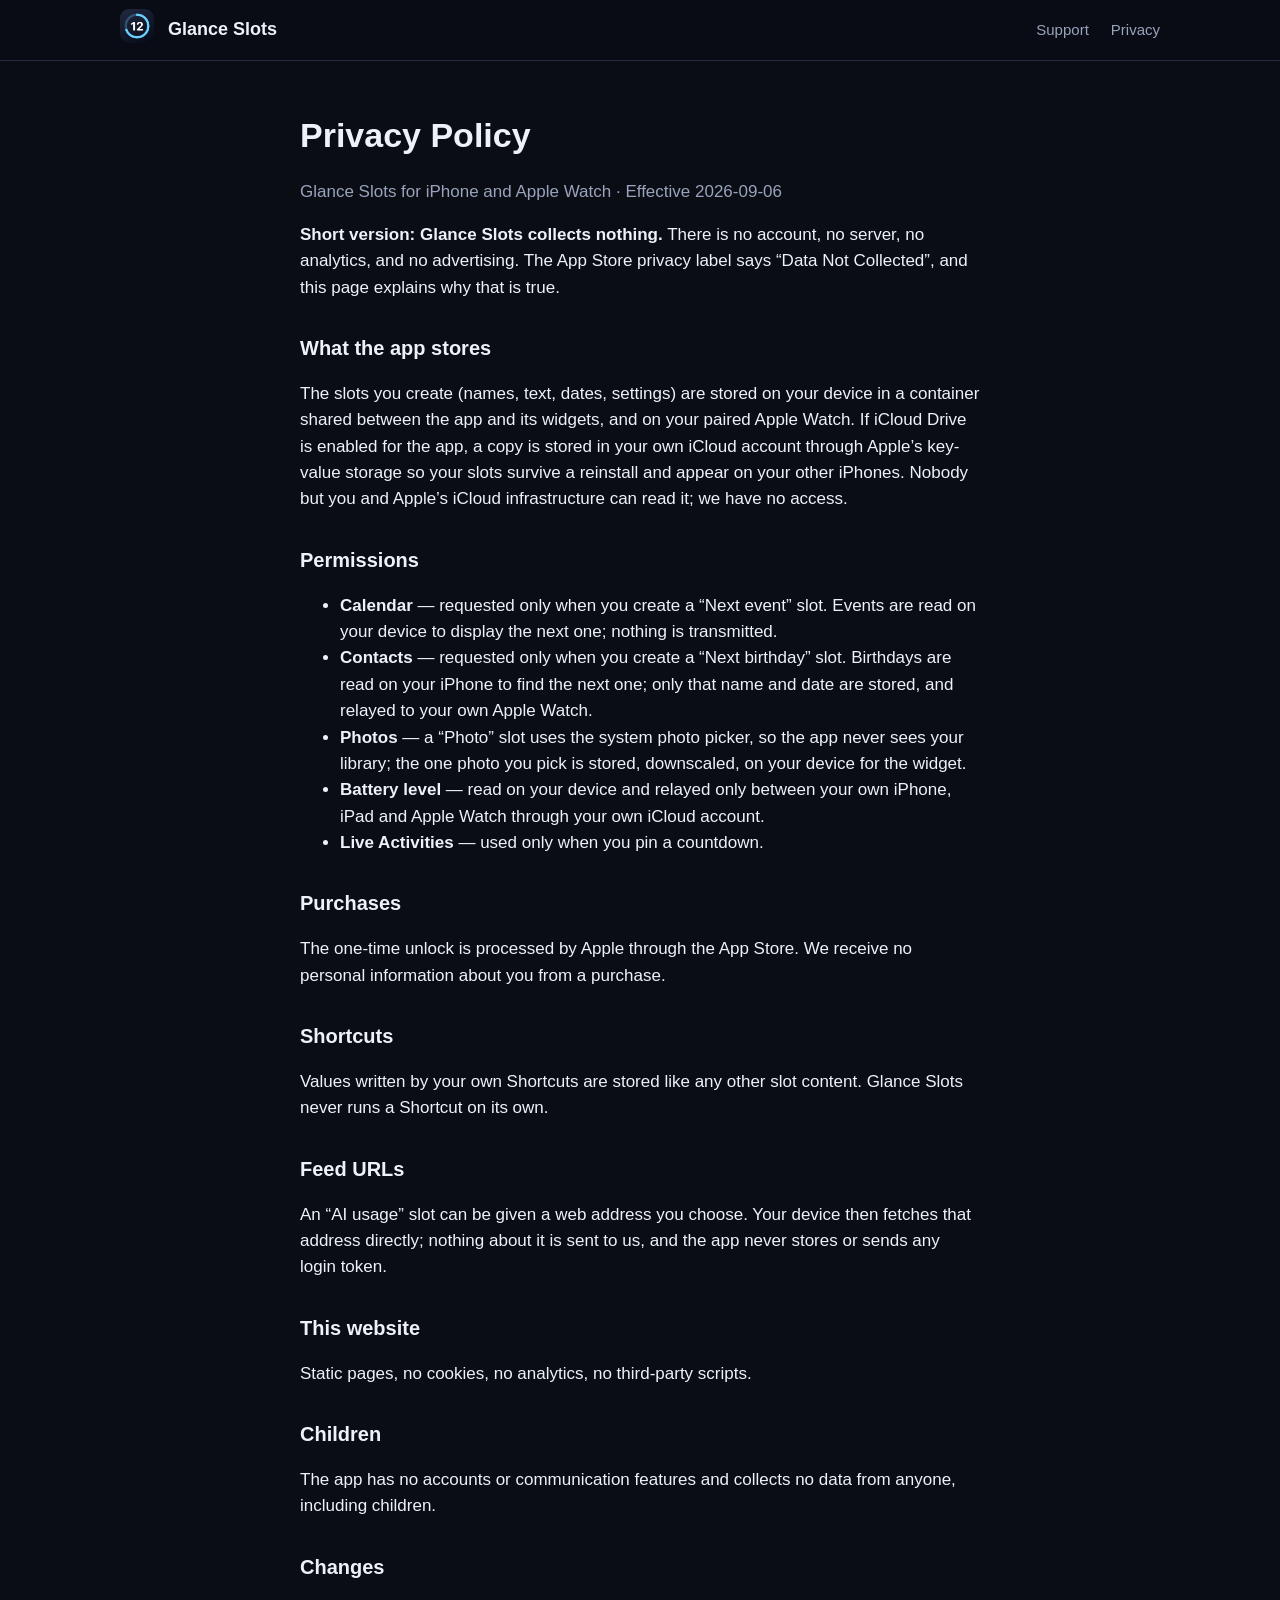
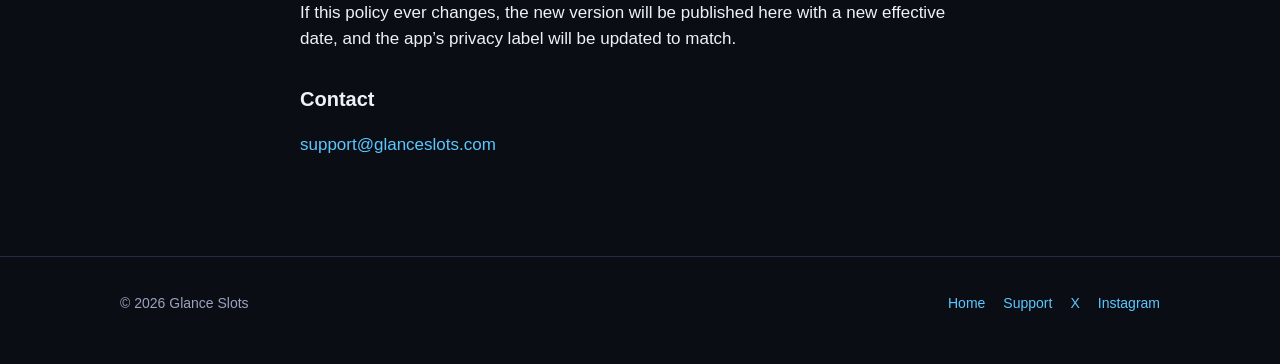
==== privacy/index.html @ ece3845e "Site update 2026-09-08 15:22" ====
<!doctype html>
<html lang="en">
<head>
<meta charset="utf-8">
<meta name="viewport" content="width=device-width, initial-scale=1">
<title>Glance Slots — Privacy Policy</title>
<meta name="description" content="Glance Slots collects nothing. No account, no server, no analytics, no advertising.">
<link rel="icon" href="../assets/icon.png">
<link rel="stylesheet" href="../assets/site.css">
</head>
<body>
<header class="top"><div class="wrap">
  <a href="../"><img src="../assets/icon.png" alt="" width="34" height="34"></a><a class="brand" href="../">Glance Slots</a>
  <nav><a href="../support/">Support</a><a href="./">Privacy</a></nav>
</div></header>
<main><article class="doc">
  <h1>Privacy Policy</h1>
  <p class="muted">Glance Slots for iPhone and Apple Watch · Effective 2026-09-06</p>

  <p><strong>Short version: Glance Slots collects nothing.</strong> There is no account, no server, no analytics, and no advertising. The App Store privacy label says “Data Not Collected”, and this page explains why that is true.</p>

  <h2>What the app stores</h2>
  <p>The slots you create (names, text, dates, settings) are stored on your device in a container shared between the app and its widgets, and on your paired Apple Watch. If iCloud Drive is enabled for the app, a copy is stored in your own iCloud account through Apple’s key-value storage so your slots survive a reinstall and appear on your other iPhones. Nobody but you and Apple’s iCloud infrastructure can read it; we have no access.</p>

  <h2>Permissions</h2>
  <ul>
    <li><strong>Calendar</strong> — requested only when you create a “Next event” slot. Events are read on your device to display the next one; nothing is transmitted.</li>
    <li><strong>Contacts</strong> — requested only when you create a “Next birthday” slot. Birthdays are read on your iPhone to find the next one; only that name and date are stored, and relayed to your own Apple Watch.</li>
    <li><strong>Photos</strong> — a “Photo” slot uses the system photo picker, so the app never sees your library; the one photo you pick is stored, downscaled, on your device for the widget.</li>
    <li><strong>Battery level</strong> — read on your device and relayed only between your own iPhone, iPad and Apple Watch through your own iCloud account.</li>
    <li><strong>Live Activities</strong> — used only when you pin a countdown.</li>
  </ul>

  <h2>Purchases</h2>
  <p>The one-time unlock is processed by Apple through the App Store. We receive no personal information about you from a purchase.</p>

  <h2>Shortcuts</h2>
  <p>Values written by your own Shortcuts are stored like any other slot content. Glance Slots never runs a Shortcut on its own.</p>

  <h2>Feed URLs</h2>
  <p>An “AI usage” slot can be given a web address you choose. Your device then fetches that address directly; nothing about it is sent to us, and the app never stores or sends any login token.</p>

  <h2>This website</h2>
  <p>Static pages, no cookies, no analytics, no third-party scripts.</p>

  <h2>Children</h2>
  <p>The app has no accounts or communication features and collects no data from anyone, including children.</p>

  <h2>Changes</h2>
  <p>If this policy ever changes, the new version will be published here with a new effective date, and the app’s privacy label will be updated to match.</p>

  <h2>Contact</h2>
  <p><a href="mailto:support@glanceslots.com">support@glanceslots.com</a></p>
</article></main>
<footer><div class="wrap"><span>© 2026 Glance Slots</span><nav><a href="../">Home</a><a href="../support/">Support</a><a href="https://x.com/glanceslots" rel="me">X</a><a href="https://instagram.com/glanceslots" rel="me">Instagram</a></nav></div></footer>
</body>
</html>
---- assets/site.css ----
:root { --bg:#0b0d14; --bg2:#121626; --card:#161b2e; --line:#252b45; --text:#eef1f8; --muted:#9aa3bd; --accent:#5cc7ff; --accent2:#7c8cff; --ok:#38d39f; }
* { box-sizing:border-box; }
html { scroll-behavior:smooth; }
body { margin:0; background:var(--bg); color:var(--text); font:17px/1.55 -apple-system,BlinkMacSystemFont,"SF Pro Text","Inter",Helvetica,Arial,sans-serif; -webkit-font-smoothing:antialiased; }
a { color:var(--accent); text-decoration:none; } a:hover { text-decoration:underline; }
.wrap { max-width:1080px; margin:0 auto; padding:0 20px; }
header.top { position:sticky; top:0; z-index:5; backdrop-filter:saturate(180%) blur(14px); background:rgba(11,13,20,.75); border-bottom:1px solid var(--line); }
header.top .wrap { display:flex; align-items:center; gap:14px; height:60px; }
header.top img { width:34px; height:34px; border-radius:9px; }
header.top .brand { font-weight:700; font-size:18px; color:var(--text); }
header.top nav { margin-left:auto; display:flex; gap:22px; font-size:15px; }
header.top nav a { color:var(--muted); } header.top nav a:hover { color:var(--text); text-decoration:none; }
.btn { display:inline-block; padding:12px 20px; border-radius:12px; font-weight:600; font-size:16px; border:1px solid var(--line); color:var(--text); background:var(--card); }
.btn.primary { background:linear-gradient(135deg,var(--accent),var(--accent2)); color:#06101c; border:0; }
.btn.primary[aria-disabled="true"] { opacity:.7; cursor:default; }
.btn:hover { text-decoration:none; filter:brightness(1.08); }
.hero { padding:72px 0 40px; background:radial-gradient(900px 500px at 20% -10%,rgba(92,199,255,.18),transparent 60%),radial-gradient(700px 400px at 90% 10%,rgba(124,140,255,.16),transparent 60%); }
.hero .wrap { display:grid; grid-template-columns:1.1fr .9fr; gap:40px; align-items:center; }
.hero h1 { font-size:clamp(34px,5vw,54px); line-height:1.08; letter-spacing:-.02em; margin:0 0 18px; }
.hero p.lead { font-size:20px; color:var(--muted); margin:0 0 26px; max-width:560px; }
.hero .cta { display:flex; gap:12px; flex-wrap:wrap; align-items:center; }
.hero .fine { color:var(--muted); font-size:14px; margin-top:14px; }
.hero .shots { display:flex; gap:18px; align-items:flex-end; justify-content:center; }
.hero .shots img.phone { width:min(300px,60%); border-radius:28px; box-shadow:0 30px 60px rgba(0,0,0,.5); }
.hero .shots img.watch { width:150px; border-radius:22px; border:6px solid #1b2030; box-shadow:0 20px 40px rgba(0,0,0,.5); }
section { padding:56px 0; border-top:1px solid var(--line); }
section h2 { font-size:clamp(26px,3.4vw,36px); letter-spacing:-.02em; margin:0 0 8px; }
section p.sub { color:var(--muted); margin:0 0 28px; max-width:640px; }
.grid { display:grid; grid-template-columns:repeat(auto-fit,minmax(230px,1fr)); gap:16px; }
.card { background:var(--card); border:1px solid var(--line); border-radius:16px; padding:20px; }
.card h3 { margin:0 0 6px; font-size:18px; } .card p { margin:0; color:var(--muted); font-size:15px; }
.card .glyph { font-size:26px; margin-bottom:10px; }
.gallery { display:grid; grid-template-columns:repeat(auto-fit,minmax(180px,1fr)); gap:18px; align-items:end; }
.gallery figure { margin:0; text-align:center; } .gallery img { width:100%; border-radius:18px; }
.gallery figcaption { color:var(--muted); font-size:14px; margin-top:8px; }
.gallery .watch img { width:70%; border-radius:26px; border:6px solid #1b2030; }
video { width:100%; max-width:960px; display:block; margin:0 auto; border-radius:16px; border:1px solid var(--line); background:#000; }
.pricing { display:grid; grid-template-columns:repeat(auto-fit,minmax(260px,1fr)); gap:18px; max-width:760px; }
.pricing .card.hi { border-color:var(--accent); box-shadow:0 0 0 3px rgba(92,199,255,.15); }
.pricing .price { font-size:40px; font-weight:800; letter-spacing:-.02em; margin:6px 0 2px; }
.pricing ul { padding-left:18px; margin:12px 0 0; color:var(--muted); font-size:15px; } .pricing li { margin:6px 0; }
details { border:1px solid var(--line); border-radius:12px; padding:12px 16px; margin:10px 0; background:var(--card); }
summary { cursor:pointer; font-weight:600; } details p { color:var(--muted); margin:10px 0 0; }
footer { border-top:1px solid var(--line); padding:36px 0 50px; color:var(--muted); font-size:14px; }
footer .wrap { display:flex; flex-wrap:wrap; gap:18px; align-items:center; }
footer nav { margin-left:auto; display:flex; gap:18px; }
article.doc { max-width:720px; padding:48px 20px 80px; margin:0 auto; }
article.doc h1 { font-size:34px; margin:0 0 6px; } article.doc h2 { font-size:20px; margin:32px 0 8px; }
article.doc .muted { color:var(--muted); }
@media (max-width:820px) { .hero .wrap { grid-template-columns:1fr; } .hero { padding-top:44px; } header.top nav { gap:14px; } .hero .shots img.watch { width:120px; } }
@media (prefers-reduced-motion:reduce) { html { scroll-behavior:auto; } }
@media (max-width:600px) { header.top nav a.in-page { display:none; } .hero h1 { font-size:34px; } }
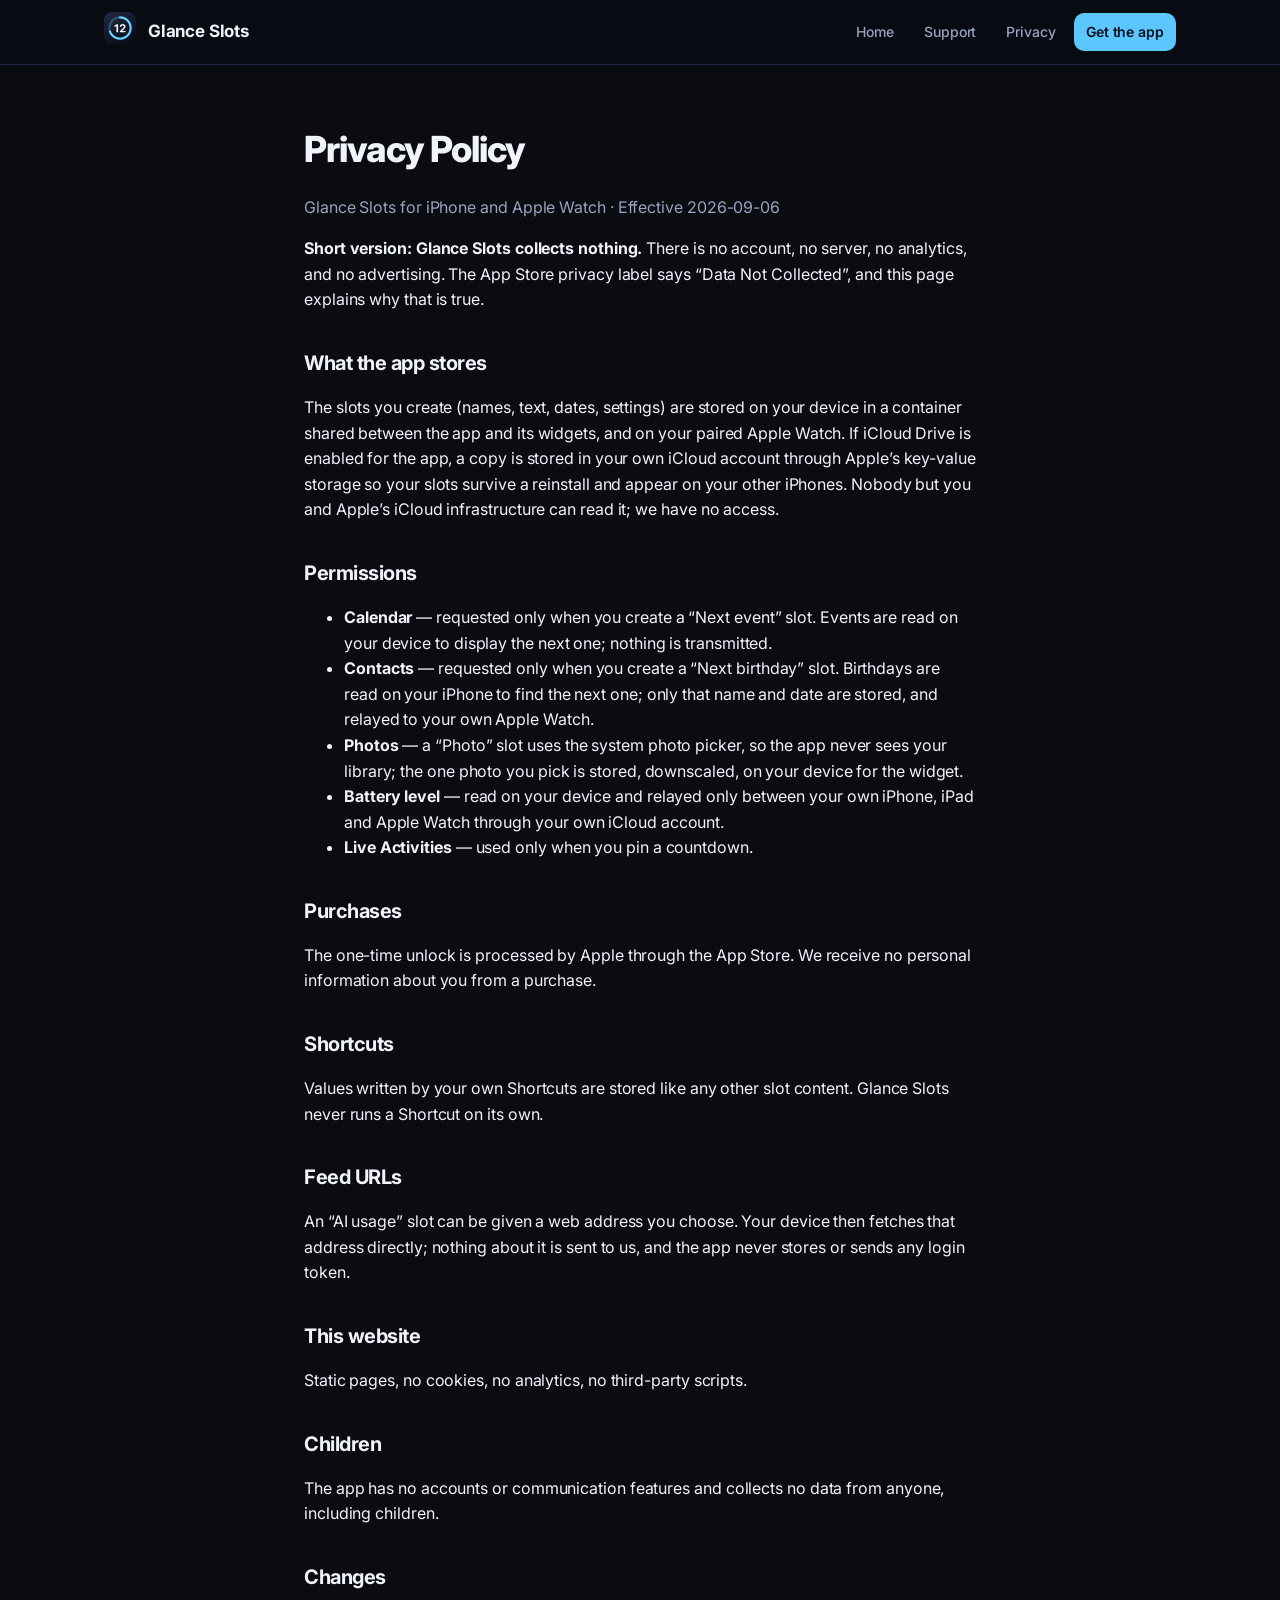
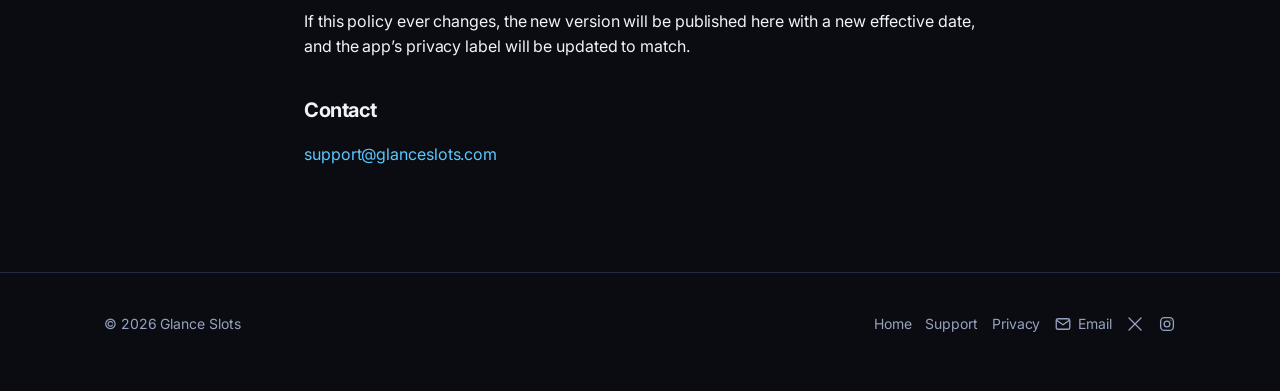
==== commit b98c70ee: "Site update 2026-09-08 15:40" ====
--- a/privacy/index.html
+++ b/privacy/index.html
@@ -6,12 +6,44 @@
 <title>Glance Slots — Privacy Policy</title>
 <meta name="description" content="Glance Slots collects nothing. No account, no server, no analytics, no advertising.">
 <link rel="icon" href="../assets/icon.png">
+<link rel="preconnect" href="https://fonts.googleapis.com">
+<link rel="preconnect" href="https://fonts.gstatic.com" crossorigin>
+<link href="https://fonts.googleapis.com/css2?family=Inter:wght@400;500;600;700;800&display=swap" rel="stylesheet">
 <link rel="stylesheet" href="../assets/site.css">
 </head>
 <body>
+<svg xmlns="http://www.w3.org/2000/svg" style="display:none" aria-hidden="true">
+  <symbol id="i-calendar" viewBox="0 0 24 24"><rect x="3" y="5" width="18" height="16" rx="3"/><path d="M3 10h18M8 3v4M16 3v4"/><path d="M8 15h3M13 15h3"/></symbol>
+  <symbol id="i-text" viewBox="0 0 24 24"><path d="M4 6h16M4 12h11M4 18h14"/></symbol>
+  <symbol id="i-battery" viewBox="0 0 24 24"><rect x="2" y="7" width="17" height="10" rx="2.5"/><path d="M21.5 10v4"/><rect x="5" y="10" width="7" height="4" rx="1" fill="currentColor" stroke="none"/></symbol>
+  <symbol id="i-event" viewBox="0 0 24 24"><rect x="3" y="5" width="18" height="16" rx="3"/><path d="M3 10h18M8 3v4M16 3v4"/><path d="M9 15.5l2 2 4-4"/></symbol>
+  <symbol id="i-bolt" viewBox="0 0 24 24"><path d="M13 2L4.5 13.5H11L10 22l8.5-11.5H12L13 2z"/></symbol>
+  <symbol id="i-globe" viewBox="0 0 24 24"><circle cx="12" cy="12" r="9"/><path d="M3 12h18M12 3a14 14 0 0 1 0 18M12 3a14 14 0 0 0 0 18"/></symbol>
+  <symbol id="i-target" viewBox="0 0 24 24"><circle cx="12" cy="12" r="9"/><circle cx="12" cy="12" r="5"/><circle cx="12" cy="12" r="1.2" fill="currentColor" stroke="none"/></symbol>
+  <symbol id="i-flame" viewBox="0 0 24 24"><path d="M12 22c4.2 0 7-2.9 7-6.8 0-3-1.6-5.2-3.2-7.4-.9 2.4-2 3.6-3.3 3.9.3-3-.7-6.1-3.2-8.7-.8 4.2-4.3 6.6-4.3 11.2C5 19 8 22 12 22z"/></symbol>
+  <symbol id="i-pie" viewBox="0 0 24 24"><path d="M12 3a9 9 0 1 0 9 9h-9V3z"/><path d="M14.5 2.6A9 9 0 0 1 21.4 9.5H14.5V2.6z"/></symbol>
+  <symbol id="i-cpu" viewBox="0 0 24 24"><rect x="6" y="6" width="12" height="12" rx="2"/><rect x="9.5" y="9.5" width="5" height="5" rx="1"/><path d="M9 2v4M15 2v4M9 18v4M15 18v4M2 9h4M2 15h4M18 9h4M18 15h4"/></symbol>
+  <symbol id="i-rotate" viewBox="0 0 24 24"><path d="M20.5 12a8.5 8.5 0 1 1-2.6-6.1"/><path d="M21 3v6h-6"/></symbol>
+  <symbol id="i-cake" viewBox="0 0 24 24"><path d="M4 21h16M5 21v-6a2 2 0 0 1 2-2h10a2 2 0 0 1 2 2v6"/><path d="M5 17c1.5 1.4 3 1.4 4.5 0s3-1.4 4.5 0 3 1.4 4.5 0"/><path d="M12 13V9"/><path d="M12 6.5c-.9 0-1.5-.7-1.5-1.5S12 2 12 2s1.5 2.2 1.5 3-.6 1.5-1.5 1.5z"/></symbol>
+  <symbol id="i-image" viewBox="0 0 24 24"><rect x="3" y="5" width="18" height="14" rx="2.5"/><circle cx="8.5" cy="10" r="1.6"/><path d="M21 16l-5-5-7.5 7.5"/></symbol>
+  <symbol id="i-watch" viewBox="0 0 24 24"><rect x="7" y="6.5" width="10" height="11" rx="3"/><path d="M9 6.5V3h6v3.5M9 17.5V21h6v-3.5"/><path d="M12 10v3h2"/></symbol>
+  <symbol id="i-layers" viewBox="0 0 24 24"><path d="M12 3l9 4.5-9 4.5-9-4.5L12 3z"/><path d="M3 12l9 4.5 9-4.5"/><path d="M3 16.5L12 21l9-4.5"/></symbol>
+  <symbol id="i-lock" viewBox="0 0 24 24"><rect x="5" y="11" width="14" height="10" rx="2.5"/><path d="M8 11V7.5a4 4 0 0 1 8 0V11"/><circle cx="12" cy="16" r="1.2" fill="currentColor" stroke="none"/></symbol>
+  <symbol id="i-island" viewBox="0 0 24 24"><rect x="5" y="2" width="14" height="20" rx="3.5"/><rect x="9" y="4.5" width="6" height="2.2" rx="1.1" fill="currentColor" stroke="none"/></symbol>
+  <symbol id="i-plus" viewBox="0 0 24 24"><circle cx="12" cy="12" r="9"/><path d="M12 8v8M8 12h8"/></symbol>
+  <symbol id="i-sparkles" viewBox="0 0 24 24"><path d="M11 4l1.6 4.4L17 10l-4.4 1.6L11 16l-1.6-4.4L5 10l4.4-1.6L11 4z"/><path d="M18.5 15l.7 1.8 1.8.7-1.8.7-.7 1.8-.7-1.8-1.8-.7 1.8-.7.7-1.8z"/></symbol>
+  <symbol id="i-play" viewBox="0 0 24 24"><path d="M7 4.5v15l12-7.5-12-7.5z"/></symbol>
+  <symbol id="i-check" viewBox="0 0 24 24"><path d="M5 12.5l4.5 4.5L19 7.5"/></symbol>
+  <symbol id="i-chevron" viewBox="0 0 24 24"><path d="M6 9l6 6 6-6"/></symbol>
+  <symbol id="i-shield" viewBox="0 0 24 24"><path d="M12 3l7 3v6c0 4.5-3 8-7 9-4-1-7-4.5-7-9V6l7-3z"/><path d="M9 12l2 2 4-4"/></symbol>
+  <symbol id="i-x" viewBox="0 0 24 24"><path d="M4 4l16 16M20 4L4 20"/></symbol>
+  <symbol id="i-instagram" viewBox="0 0 24 24"><rect x="3.5" y="3.5" width="17" height="17" rx="5"/><circle cx="12" cy="12" r="3.8"/><circle cx="17.2" cy="6.8" r=".9" fill="currentColor" stroke="none"/></symbol>
+  <symbol id="i-mail" viewBox="0 0 24 24"><rect x="3" y="5" width="18" height="14" rx="2.5"/><path d="M3.5 7l8.5 6 8.5-6"/></symbol>
+  <symbol id="i-clock" viewBox="0 0 24 24"><circle cx="12" cy="12" r="9"/><path d="M12 7v5l3 2"/></symbol>
+</svg>
 <header class="top"><div class="wrap">
-  <a href="../"><img src="../assets/icon.png" alt="" width="34" height="34"></a><a class="brand" href="../">Glance Slots</a>
-  <nav><a href="../support/">Support</a><a href="./">Privacy</a></nav>
+  <a href="../"><img src="../assets/icon.png" alt="" width="32" height="32"></a><a class="brand" href="../">Glance Slots</a>
+  <nav><a href="../">Home</a><a href="../support/">Support</a><a href="../privacy/">Privacy</a><a class="cta" href="../#appstore-link">Get the app</a></nav>
 </div></header>
 <main><article class="doc">
   <h1>Privacy Policy</h1>
@@ -52,6 +84,6 @@
   <h2>Contact</h2>
   <p><a href="mailto:support@glanceslots.com">support@glanceslots.com</a></p>
 </article></main>
-<footer><div class="wrap"><span>© 2026 Glance Slots</span><nav><a href="../">Home</a><a href="../support/">Support</a><a href="https://x.com/glanceslots" rel="me">X</a><a href="https://instagram.com/glanceslots" rel="me">Instagram</a></nav></div></footer>
+<footer><div class="wrap"><span>© 2026 Glance Slots</span><nav><a href="../">Home</a><a href="../support/">Support</a><a href="../privacy/">Privacy</a><a href="mailto:support@glanceslots.com"><svg class="icon"><use href="#i-mail"/></svg>Email</a><a href="https://x.com/glanceslots" rel="me" aria-label="X"><svg class="icon"><use href="#i-x"/></svg></a><a href="https://instagram.com/glanceslots" rel="me" aria-label="Instagram"><svg class="icon"><use href="#i-instagram"/></svg></a></nav></div></footer>
 </body>
 </html>
--- a/assets/site.css
+++ b/assets/site.css
@@ -1,52 +1,122 @@
-:root { --bg:#0b0d14; --bg2:#121626; --card:#161b2e; --line:#252b45; --text:#eef1f8; --muted:#9aa3bd; --accent:#5cc7ff; --accent2:#7c8cff; --ok:#38d39f; }
-* { box-sizing:border-box; }
-html { scroll-behavior:smooth; }
-body { margin:0; background:var(--bg); color:var(--text); font:17px/1.55 -apple-system,BlinkMacSystemFont,"SF Pro Text","Inter",Helvetica,Arial,sans-serif; -webkit-font-smoothing:antialiased; }
-a { color:var(--accent); text-decoration:none; } a:hover { text-decoration:underline; }
-.wrap { max-width:1080px; margin:0 auto; padding:0 20px; }
-header.top { position:sticky; top:0; z-index:5; backdrop-filter:saturate(180%) blur(14px); background:rgba(11,13,20,.75); border-bottom:1px solid var(--line); }
-header.top .wrap { display:flex; align-items:center; gap:14px; height:60px; }
-header.top img { width:34px; height:34px; border-radius:9px; }
-header.top .brand { font-weight:700; font-size:18px; color:var(--text); }
-header.top nav { margin-left:auto; display:flex; gap:22px; font-size:15px; }
-header.top nav a { color:var(--muted); } header.top nav a:hover { color:var(--text); text-decoration:none; }
-.btn { display:inline-block; padding:12px 20px; border-radius:12px; font-weight:600; font-size:16px; border:1px solid var(--line); color:var(--text); background:var(--card); }
-.btn.primary { background:linear-gradient(135deg,var(--accent),var(--accent2)); color:#06101c; border:0; }
-.btn.primary[aria-disabled="true"] { opacity:.7; cursor:default; }
-.btn:hover { text-decoration:none; filter:brightness(1.08); }
-.hero { padding:72px 0 40px; background:radial-gradient(900px 500px at 20% -10%,rgba(92,199,255,.18),transparent 60%),radial-gradient(700px 400px at 90% 10%,rgba(124,140,255,.16),transparent 60%); }
-.hero .wrap { display:grid; grid-template-columns:1.1fr .9fr; gap:40px; align-items:center; }
-.hero h1 { font-size:clamp(34px,5vw,54px); line-height:1.08; letter-spacing:-.02em; margin:0 0 18px; }
-.hero p.lead { font-size:20px; color:var(--muted); margin:0 0 26px; max-width:560px; }
-.hero .cta { display:flex; gap:12px; flex-wrap:wrap; align-items:center; }
-.hero .fine { color:var(--muted); font-size:14px; margin-top:14px; }
-.hero .shots { display:flex; gap:18px; align-items:flex-end; justify-content:center; }
-.hero .shots img.phone { width:min(300px,60%); border-radius:28px; box-shadow:0 30px 60px rgba(0,0,0,.5); }
-.hero .shots img.watch { width:150px; border-radius:22px; border:6px solid #1b2030; box-shadow:0 20px 40px rgba(0,0,0,.5); }
-section { padding:56px 0; border-top:1px solid var(--line); }
-section h2 { font-size:clamp(26px,3.4vw,36px); letter-spacing:-.02em; margin:0 0 8px; }
-section p.sub { color:var(--muted); margin:0 0 28px; max-width:640px; }
-.grid { display:grid; grid-template-columns:repeat(auto-fit,minmax(230px,1fr)); gap:16px; }
-.card { background:var(--card); border:1px solid var(--line); border-radius:16px; padding:20px; }
-.card h3 { margin:0 0 6px; font-size:18px; } .card p { margin:0; color:var(--muted); font-size:15px; }
-.card .glyph { font-size:26px; margin-bottom:10px; }
-.gallery { display:grid; grid-template-columns:repeat(auto-fit,minmax(180px,1fr)); gap:18px; align-items:end; }
-.gallery figure { margin:0; text-align:center; } .gallery img { width:100%; border-radius:18px; }
-.gallery figcaption { color:var(--muted); font-size:14px; margin-top:8px; }
-.gallery .watch img { width:70%; border-radius:26px; border:6px solid #1b2030; }
-video { width:100%; max-width:960px; display:block; margin:0 auto; border-radius:16px; border:1px solid var(--line); background:#000; }
-.pricing { display:grid; grid-template-columns:repeat(auto-fit,minmax(260px,1fr)); gap:18px; max-width:760px; }
-.pricing .card.hi { border-color:var(--accent); box-shadow:0 0 0 3px rgba(92,199,255,.15); }
-.pricing .price { font-size:40px; font-weight:800; letter-spacing:-.02em; margin:6px 0 2px; }
-.pricing ul { padding-left:18px; margin:12px 0 0; color:var(--muted); font-size:15px; } .pricing li { margin:6px 0; }
-details { border:1px solid var(--line); border-radius:12px; padding:12px 16px; margin:10px 0; background:var(--card); }
-summary { cursor:pointer; font-weight:600; } details p { color:var(--muted); margin:10px 0 0; }
-footer { border-top:1px solid var(--line); padding:36px 0 50px; color:var(--muted); font-size:14px; }
-footer .wrap { display:flex; flex-wrap:wrap; gap:18px; align-items:center; }
-footer nav { margin-left:auto; display:flex; gap:18px; }
-article.doc { max-width:720px; padding:48px 20px 80px; margin:0 auto; }
-article.doc h1 { font-size:34px; margin:0 0 6px; } article.doc h2 { font-size:20px; margin:32px 0 8px; }
-article.doc .muted { color:var(--muted); }
-@media (max-width:820px) { .hero .wrap { grid-template-columns:1fr; } .hero { padding-top:44px; } header.top nav { gap:14px; } .hero .shots img.watch { width:120px; } }
-@media (prefers-reduced-motion:reduce) { html { scroll-behavior:auto; } }
-@media (max-width:600px) { header.top nav a.in-page { display:none; } .hero h1 { font-size:34px; } }
+:root {
+  --bg: #0a0c12; --bg-2: #0f1220; --card: #141829; --card-2: #181d31; --line: #232941; --line-2: #2f3652;
+  --text: #f1f3fa; --muted: #98a2bf; --dim: #6b7590;
+  --accent: #5cc7ff; --accent-2: #7c8cff; --accent-3: #a78bfa; --ok: #38d39f;
+  --radius: 18px; --radius-s: 12px;
+  --font: "Inter", -apple-system, BlinkMacSystemFont, "SF Pro Text", "Segoe UI", Helvetica, Arial, sans-serif;
+}
+* { box-sizing: border-box; }
+html { scroll-behavior: smooth; }
+body { margin: 0; background: var(--bg); color: var(--text); font: 16px/1.6 var(--font); -webkit-font-smoothing: antialiased; letter-spacing: -0.005em; }
+a { color: var(--accent); text-decoration: none; } a:hover { text-decoration: underline; }
+h1, h2, h3 { letter-spacing: -0.025em; margin: 0; }
+.wrap { max-width: 1120px; margin: 0 auto; padding: 0 24px; }
+.icon { width: 1em; height: 1em; display: inline-block; vertical-align: -0.15em; fill: none; stroke: currentColor; stroke-width: 1.75; stroke-linecap: round; stroke-linejoin: round; }
+
+/* header */
+header.top { position: sticky; top: 0; z-index: 10; backdrop-filter: saturate(160%) blur(16px); background: rgba(10,12,18,.72); border-bottom: 1px solid var(--line); }
+header.top .wrap { display: flex; align-items: center; gap: 12px; height: 64px; }
+header.top img { width: 32px; height: 32px; border-radius: 8px; }
+header.top .brand { font-weight: 700; font-size: 17px; color: var(--text); letter-spacing: -0.01em; }
+header.top nav { margin-left: auto; display: flex; gap: 6px; }
+header.top nav a { color: var(--muted); font-size: 14px; font-weight: 500; padding: 8px 12px; border-radius: 10px; }
+header.top nav a:hover { color: var(--text); background: var(--card); text-decoration: none; }
+header.top nav a.cta { color: #06101c; background: var(--accent); font-weight: 600; }
+header.top nav a.cta:hover { background: #7fd3ff; }
+
+/* buttons */
+.btn { display: inline-flex; align-items: center; gap: 8px; padding: 12px 18px; border-radius: 12px; font-weight: 600; font-size: 15px; border: 1px solid var(--line-2); color: var(--text); background: var(--card); transition: transform .15s ease, background .15s ease, border-color .15s ease; }
+.btn:hover { text-decoration: none; transform: translateY(-1px); border-color: var(--accent); }
+.btn.primary { background: linear-gradient(135deg, var(--accent), var(--accent-2)); color: #06101c; border: 0; box-shadow: 0 10px 30px rgba(92,199,255,.25); }
+.btn.primary[aria-disabled="true"] { opacity: .75; cursor: default; }
+.btn .icon { width: 18px; height: 18px; }
+
+/* hero */
+.hero { position: relative; padding: 88px 0 56px; overflow: hidden; }
+.hero::before { content: ""; position: absolute; inset: -20% -10% auto -10%; height: 120%; background:
+  radial-gradient(700px 420px at 15% 0%, rgba(92,199,255,.20), transparent 60%),
+  radial-gradient(600px 400px at 85% 10%, rgba(124,140,255,.18), transparent 60%),
+  radial-gradient(500px 300px at 60% 90%, rgba(167,139,250,.10), transparent 60%); pointer-events: none; }
+.hero .wrap { position: relative; display: grid; grid-template-columns: 1.05fr .95fr; gap: 48px; align-items: center; }
+.eyebrow { display: inline-flex; align-items: center; gap: 8px; font-size: 13px; font-weight: 600; color: var(--accent); background: rgba(92,199,255,.10); border: 1px solid rgba(92,199,255,.25); padding: 6px 12px; border-radius: 999px; margin-bottom: 20px; }
+.hero h1 { font-size: clamp(38px, 5.4vw, 60px); line-height: 1.05; font-weight: 800; margin-bottom: 18px; }
+.hero h1 .grad { background: linear-gradient(90deg, var(--accent), var(--accent-3)); -webkit-background-clip: text; background-clip: text; color: transparent; }
+.hero p.lead { font-size: 19px; color: var(--muted); margin: 0 0 28px; max-width: 540px; }
+.hero .cta { display: flex; gap: 12px; flex-wrap: wrap; align-items: center; }
+.hero .fine { display: flex; gap: 18px; flex-wrap: wrap; color: var(--dim); font-size: 13px; margin-top: 18px; }
+.hero .fine span { display: inline-flex; align-items: center; gap: 6px; }
+.hero .fine .icon { color: var(--ok); }
+.hero .shots { position: relative; display: flex; gap: 20px; align-items: flex-end; justify-content: center; }
+.hero .shots img.phone { width: min(300px, 62%); border-radius: 30px; box-shadow: 0 40px 80px rgba(0,0,0,.55), 0 0 0 1px rgba(255,255,255,.06); }
+.hero .shots img.watch { width: 148px; border-radius: 24px; border: 6px solid #1b2030; box-shadow: 0 24px 50px rgba(0,0,0,.5); }
+
+/* sections */
+section { padding: 72px 0; border-top: 1px solid var(--line); }
+section .head { max-width: 680px; margin-bottom: 36px; }
+section h2 { font-size: clamp(28px, 3.6vw, 40px); font-weight: 800; margin-bottom: 10px; }
+section p.sub { color: var(--muted); font-size: 17px; margin: 0; }
+.kicker { display: block; font-size: 13px; font-weight: 700; letter-spacing: .08em; text-transform: uppercase; color: var(--accent); margin-bottom: 12px; }
+
+/* feature cards */
+.grid { display: grid; grid-template-columns: repeat(auto-fit, minmax(240px, 1fr)); gap: 14px; }
+.card { background: linear-gradient(180deg, var(--card-2), var(--card)); border: 1px solid var(--line); border-radius: var(--radius); padding: 22px; transition: border-color .15s ease, transform .15s ease; }
+.card:hover { border-color: var(--line-2); transform: translateY(-2px); }
+.card .tile { width: 42px; height: 42px; border-radius: 12px; display: grid; place-items: center; margin-bottom: 16px; background: rgba(92,199,255,.12); color: var(--accent); border: 1px solid rgba(92,199,255,.22); }
+.card .tile .icon { width: 22px; height: 22px; }
+.card.alt .tile { background: rgba(167,139,250,.12); color: var(--accent-3); border-color: rgba(167,139,250,.24); }
+.card.ok .tile { background: rgba(56,211,159,.12); color: var(--ok); border-color: rgba(56,211,159,.24); }
+.card h3 { font-size: 17px; font-weight: 700; margin-bottom: 6px; }
+.card p { margin: 0; color: var(--muted); font-size: 14.5px; line-height: 1.55; }
+
+/* gallery */
+.gallery { display: grid; grid-template-columns: repeat(auto-fit, minmax(190px, 1fr)); gap: 20px; align-items: end; }
+.gallery figure { margin: 0; text-align: center; }
+.gallery img { width: 100%; border-radius: 20px; box-shadow: 0 20px 50px rgba(0,0,0,.45); }
+.gallery figcaption { color: var(--muted); font-size: 13.5px; margin-top: 10px; }
+.gallery .watch img { width: 68%; border-radius: 26px; border: 6px solid #1b2030; }
+
+/* video */
+.video { position: relative; max-width: 960px; margin: 0 auto; border-radius: var(--radius); overflow: hidden; border: 1px solid var(--line); background: #000; box-shadow: 0 30px 80px rgba(0,0,0,.5); }
+.video video { width: 100%; display: block; }
+
+/* pricing */
+.pricing { display: grid; grid-template-columns: repeat(auto-fit, minmax(260px, 1fr)); gap: 16px; max-width: 760px; }
+.pricing .card { padding: 26px; }
+.pricing .card.hi { border-color: rgba(92,199,255,.5); box-shadow: 0 0 0 4px rgba(92,199,255,.10), 0 20px 60px rgba(92,199,255,.12); position: relative; }
+.pricing .badge { position: absolute; top: 16px; right: 16px; font-size: 12px; font-weight: 700; color: #06101c; background: var(--accent); padding: 4px 10px; border-radius: 999px; }
+.pricing .price { font-size: 44px; font-weight: 800; letter-spacing: -0.03em; margin: 4px 0 2px; }
+.pricing .price small { font-size: 15px; font-weight: 500; color: var(--muted); letter-spacing: 0; margin-left: 6px; }
+.pricing ul { list-style: none; padding: 0; margin: 16px 0 0; color: var(--muted); font-size: 14.5px; }
+.pricing li { display: flex; gap: 10px; align-items: flex-start; margin: 8px 0; }
+.pricing li .icon { color: var(--ok); flex: none; margin-top: 3px; }
+
+/* faq */
+.faq { max-width: 760px; }
+details { border: 1px solid var(--line); border-radius: var(--radius-s); padding: 0; margin: 10px 0; background: var(--card); overflow: hidden; }
+summary { cursor: pointer; font-weight: 600; padding: 14px 16px; list-style: none; display: flex; align-items: center; justify-content: space-between; gap: 12px; }
+summary::-webkit-details-marker { display: none; }
+summary .icon { color: var(--dim); transition: transform .2s ease; flex: none; }
+details[open] summary .icon { transform: rotate(180deg); }
+details p { color: var(--muted); margin: 0; padding: 0 16px 16px; font-size: 14.5px; }
+
+/* footer */
+footer { border-top: 1px solid var(--line); padding: 40px 0 56px; color: var(--muted); font-size: 14px; }
+footer .wrap { display: flex; flex-wrap: wrap; gap: 18px; align-items: center; }
+footer nav { margin-left: auto; display: flex; gap: 14px; align-items: center; }
+footer nav a { color: var(--muted); display: inline-flex; align-items: center; gap: 6px; } footer nav a:hover { color: var(--text); text-decoration: none; }
+footer .icon { width: 18px; height: 18px; }
+
+/* documents (support, privacy) */
+article.doc { max-width: 720px; padding: 56px 24px 88px; margin: 0 auto; }
+article.doc h1 { font-size: 36px; font-weight: 800; margin-bottom: 6px; }
+article.doc h2 { font-size: 20px; font-weight: 700; margin: 34px 0 10px; }
+article.doc .muted { color: var(--muted); }
+article.doc code { font: 13px/1.4 ui-monospace, SFMono-Regular, Menlo, monospace; background: var(--card); border: 1px solid var(--line); padding: 2px 6px; border-radius: 6px; }
+
+@media (max-width: 860px) {
+  .hero { padding-top: 48px; }
+  .hero .wrap { grid-template-columns: 1fr; }
+  .hero .shots img.watch { width: 118px; }
+  header.top nav a.in-page { display: none; }
+}
+@media (prefers-reduced-motion: reduce) { html { scroll-behavior: auto; } .btn, .card { transition: none; } }
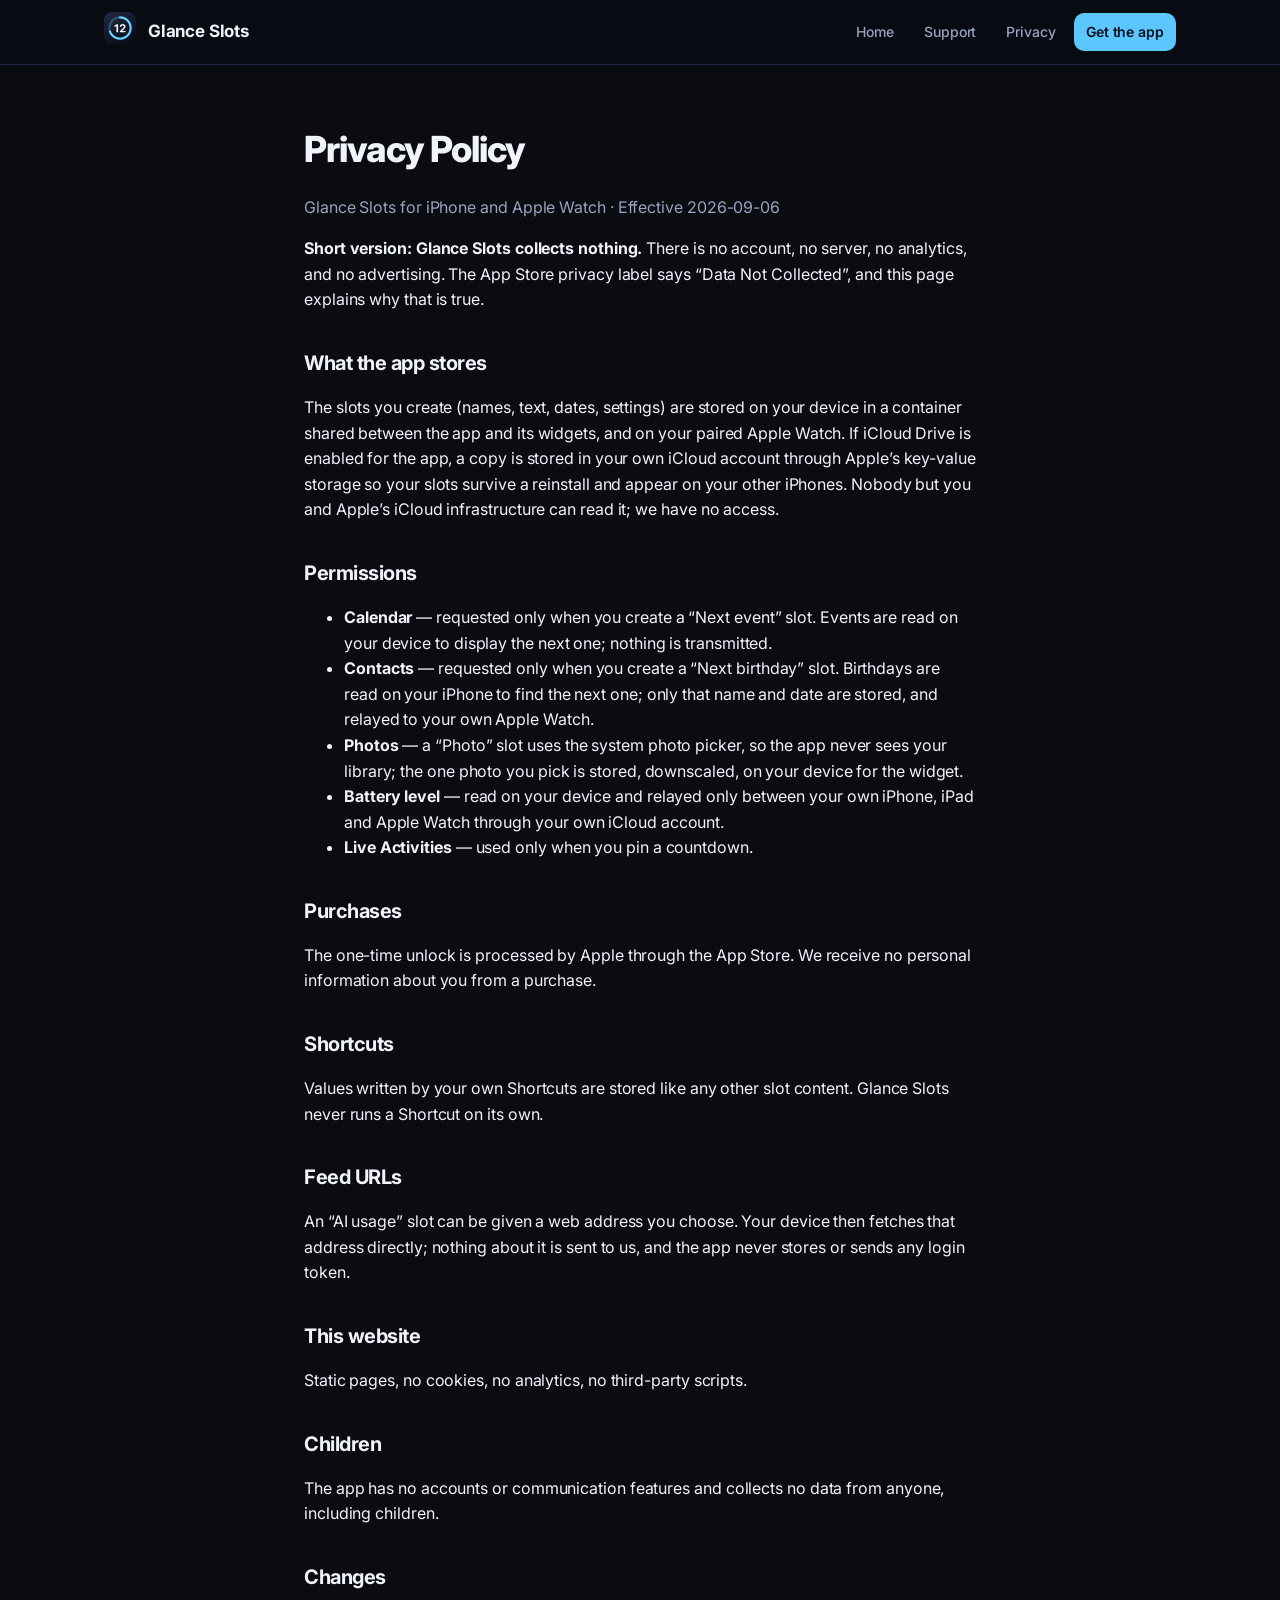
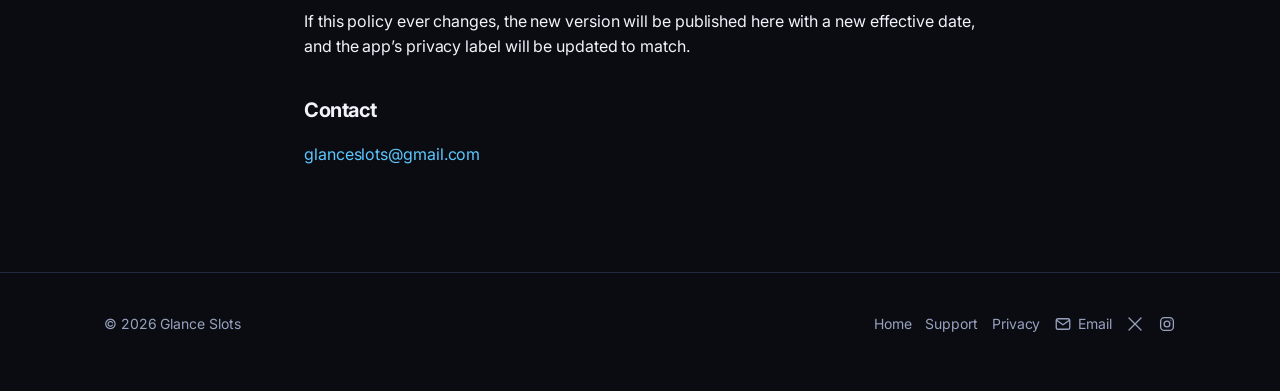
==== commit 923d31ce: "Site update 2026-09-30 12:32" ====
--- a/privacy/index.html
+++ b/privacy/index.html
@@ -82,8 +82,8 @@
   <p>If this policy ever changes, the new version will be published here with a new effective date, and the app’s privacy label will be updated to match.</p>
 
   <h2>Contact</h2>
-  <p><a href="mailto:support@glanceslots.com">support@glanceslots.com</a></p>
+  <p><a href="mailto:glanceslots@gmail.com">glanceslots@gmail.com</a></p>
 </article></main>
-<footer><div class="wrap"><span>© 2026 Glance Slots</span><nav><a href="../">Home</a><a href="../support/">Support</a><a href="../privacy/">Privacy</a><a href="mailto:support@glanceslots.com"><svg class="icon"><use href="#i-mail"/></svg>Email</a><a href="https://x.com/glanceslots" rel="me" aria-label="X"><svg class="icon"><use href="#i-x"/></svg></a><a href="https://instagram.com/glanceslots" rel="me" aria-label="Instagram"><svg class="icon"><use href="#i-instagram"/></svg></a></nav></div></footer>
+<footer><div class="wrap"><span>© 2026 Glance Slots</span><nav><a href="../">Home</a><a href="../support/">Support</a><a href="../privacy/">Privacy</a><a href="mailto:glanceslots@gmail.com"><svg class="icon"><use href="#i-mail"/></svg>Email</a><a href="https://x.com/glanceslots" rel="me" aria-label="X"><svg class="icon"><use href="#i-x"/></svg></a><a href="https://instagram.com/glanceslots" rel="me" aria-label="Instagram"><svg class="icon"><use href="#i-instagram"/></svg></a></nav></div></footer>
 </body>
 </html>
--- a/assets/site.css
+++ b/assets/site.css
@@ -68,6 +68,12 @@
 .card h3 { font-size: 17px; font-weight: 700; margin-bottom: 6px; }
 .card p { margin: 0; color: var(--muted); font-size: 14.5px; line-height: 1.55; }
 
+/* style gallery: three wide images of the real widget looks */
+.styles { display: grid; grid-template-columns: repeat(auto-fit, minmax(280px, 1fr)); gap: 22px; }
+.styles figure { margin: 0; }
+.styles img { width: 100%; border-radius: 18px; border: 1px solid var(--line); background: var(--card); }
+.styles figcaption { color: var(--muted); font-size: 13.5px; margin-top: 10px; }
+
 /* gallery */
 .gallery { display: grid; grid-template-columns: repeat(auto-fit, minmax(190px, 1fr)); gap: 20px; align-items: end; }
 .gallery figure { margin: 0; text-align: center; }
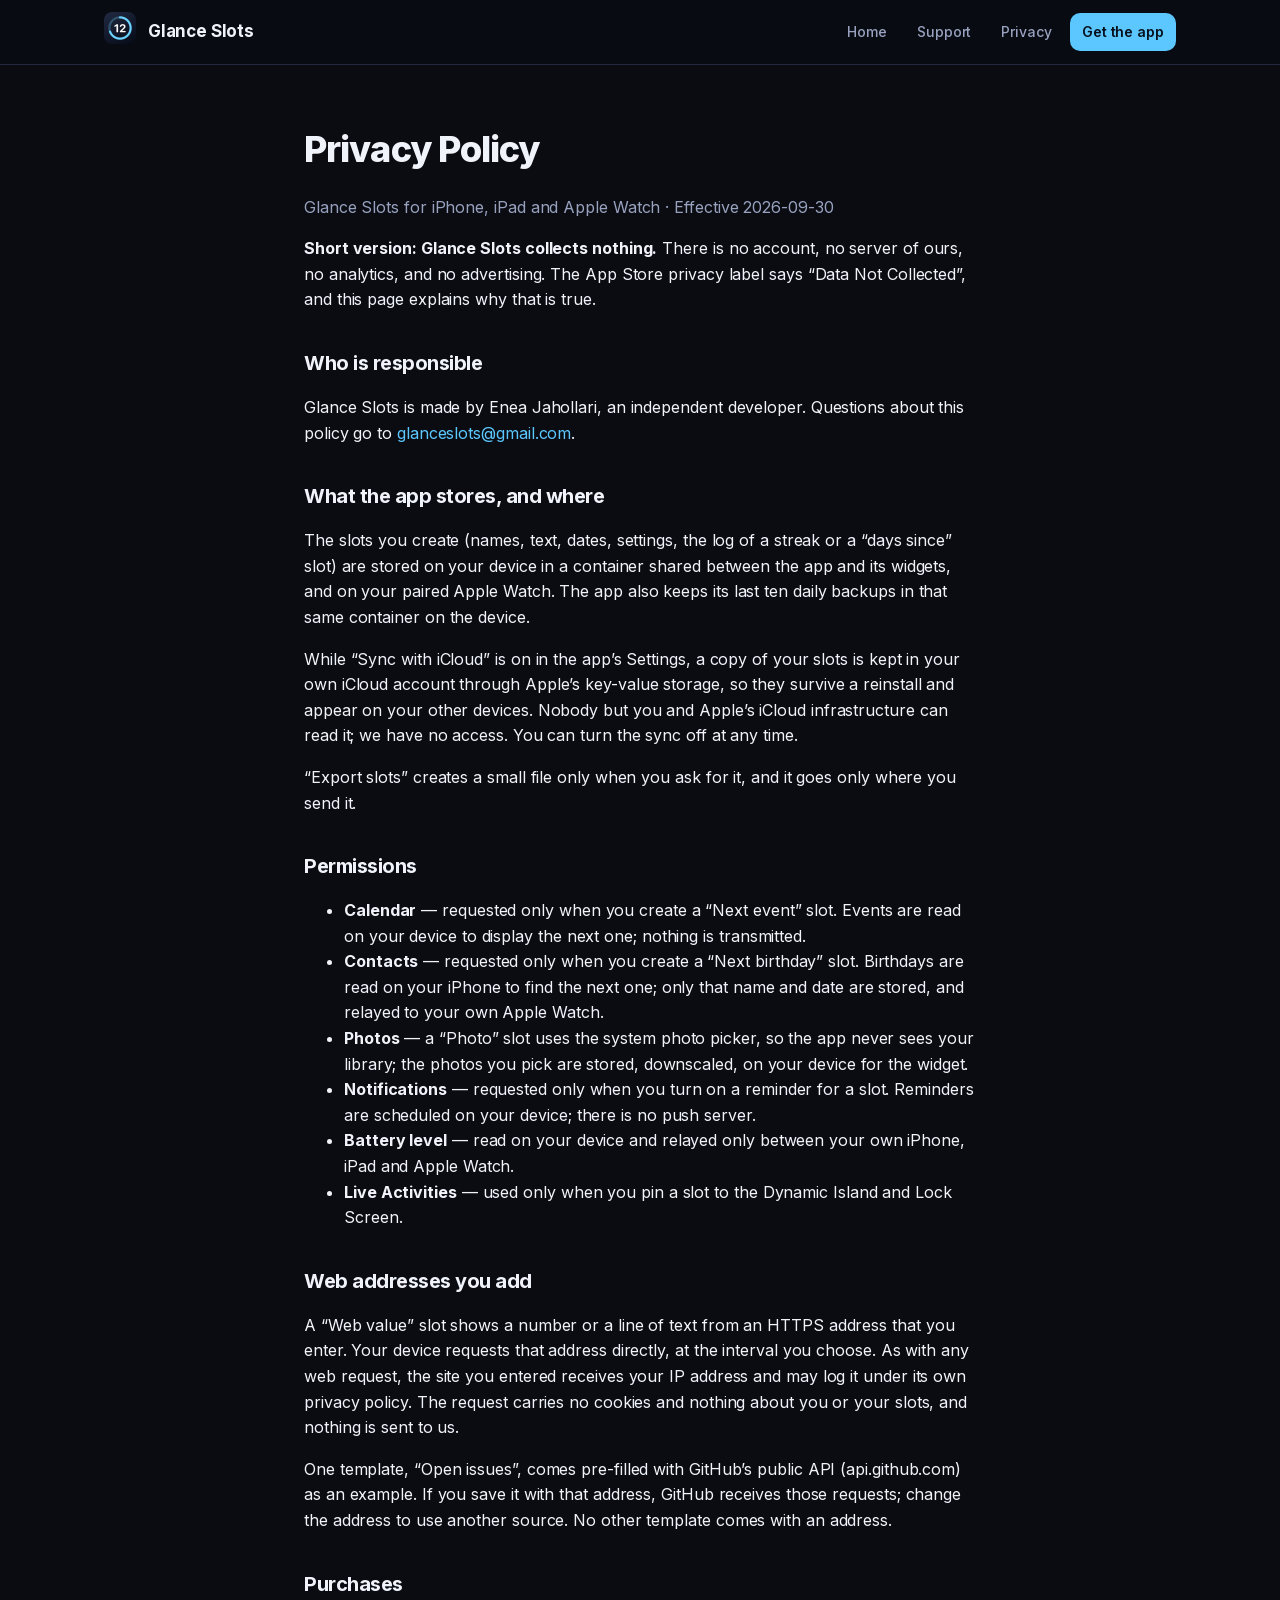
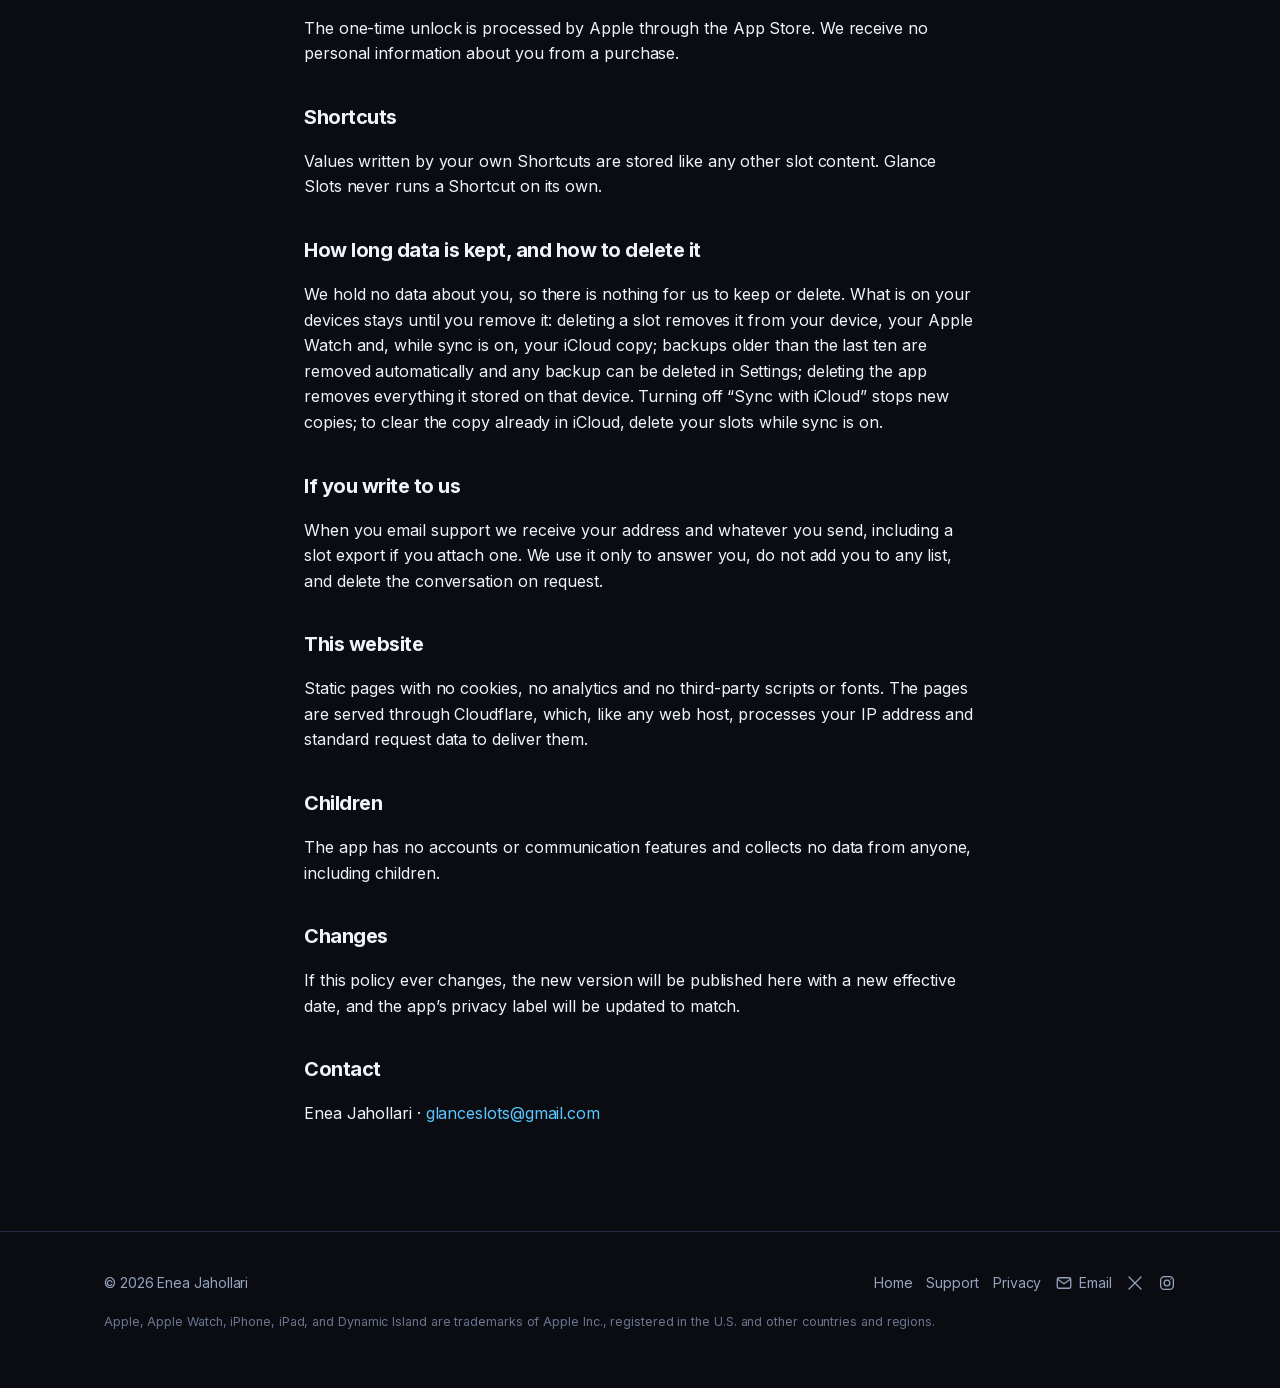
==== commit 8e249a19: "Site update 2026-09-30 14:46" ====
--- a/privacy/index.html
+++ b/privacy/index.html
@@ -6,9 +6,6 @@
 <title>Glance Slots — Privacy Policy</title>
 <meta name="description" content="Glance Slots collects nothing. No account, no server, no analytics, no advertising.">
 <link rel="icon" href="../assets/icon.png">
-<link rel="preconnect" href="https://fonts.googleapis.com">
-<link rel="preconnect" href="https://fonts.gstatic.com" crossorigin>
-<link href="https://fonts.googleapis.com/css2?family=Inter:wght@400;500;600;700;800&display=swap" rel="stylesheet">
 <link rel="stylesheet" href="../assets/site.css">
 </head>
 <body>
@@ -47,21 +44,31 @@
 </div></header>
 <main><article class="doc">
   <h1>Privacy Policy</h1>
-  <p class="muted">Glance Slots for iPhone and Apple Watch · Effective 2026-09-06</p>
+  <p class="muted">Glance Slots for iPhone, iPad and Apple Watch · Effective 2026-09-30</p>
 
-  <p><strong>Short version: Glance Slots collects nothing.</strong> There is no account, no server, no analytics, and no advertising. The App Store privacy label says “Data Not Collected”, and this page explains why that is true.</p>
+  <p><strong>Short version: Glance Slots collects nothing.</strong> There is no account, no server of ours, no analytics, and no advertising. The App Store privacy label says “Data Not Collected”, and this page explains why that is true.</p>
 
-  <h2>What the app stores</h2>
-  <p>The slots you create (names, text, dates, settings) are stored on your device in a container shared between the app and its widgets, and on your paired Apple Watch. If iCloud Drive is enabled for the app, a copy is stored in your own iCloud account through Apple’s key-value storage so your slots survive a reinstall and appear on your other iPhones. Nobody but you and Apple’s iCloud infrastructure can read it; we have no access.</p>
+  <h2>Who is responsible</h2>
+  <p>Glance Slots is made by Enea Jahollari, an independent developer. Questions about this policy go to <a href="mailto:glanceslots@gmail.com">glanceslots@gmail.com</a>.</p>
+
+  <h2>What the app stores, and where</h2>
+  <p>The slots you create (names, text, dates, settings, the log of a streak or a “days since” slot) are stored on your device in a container shared between the app and its widgets, and on your paired Apple Watch. The app also keeps its last ten daily backups in that same container on the device.</p>
+  <p>While “Sync with iCloud” is on in the app’s Settings, a copy of your slots is kept in your own iCloud account through Apple’s key-value storage, so they survive a reinstall and appear on your other devices. Nobody but you and Apple’s iCloud infrastructure can read it; we have no access. You can turn the sync off at any time.</p>
+  <p>“Export slots” creates a small file only when you ask for it, and it goes only where you send it.</p>
 
   <h2>Permissions</h2>
   <ul>
     <li><strong>Calendar</strong> — requested only when you create a “Next event” slot. Events are read on your device to display the next one; nothing is transmitted.</li>
     <li><strong>Contacts</strong> — requested only when you create a “Next birthday” slot. Birthdays are read on your iPhone to find the next one; only that name and date are stored, and relayed to your own Apple Watch.</li>
-    <li><strong>Photos</strong> — a “Photo” slot uses the system photo picker, so the app never sees your library; the one photo you pick is stored, downscaled, on your device for the widget.</li>
-    <li><strong>Battery level</strong> — read on your device and relayed only between your own iPhone, iPad and Apple Watch through your own iCloud account.</li>
-    <li><strong>Live Activities</strong> — used only when you pin a countdown.</li>
+    <li><strong>Photos</strong> — a “Photo” slot uses the system photo picker, so the app never sees your library; the photos you pick are stored, downscaled, on your device for the widget.</li>
+    <li><strong>Notifications</strong> — requested only when you turn on a reminder for a slot. Reminders are scheduled on your device; there is no push server.</li>
+    <li><strong>Battery level</strong> — read on your device and relayed only between your own iPhone, iPad and Apple Watch.</li>
+    <li><strong>Live Activities</strong> — used only when you pin a slot to the Dynamic Island and Lock Screen.</li>
   </ul>
+
+  <h2>Web addresses you add</h2>
+  <p>A “Web value” slot shows a number or a line of text from an HTTPS address that you enter. Your device requests that address directly, at the interval you choose. As with any web request, the site you entered receives your IP address and may log it under its own privacy policy. The request carries no cookies and nothing about you or your slots, and nothing is sent to us.</p>
+  <p>One template, “Open issues”, comes pre-filled with GitHub’s public API (api.github.com) as an example. If you save it with that address, GitHub receives those requests; change the address to use another source. No other template comes with an address.</p>
 
   <h2>Purchases</h2>
   <p>The one-time unlock is processed by Apple through the App Store. We receive no personal information about you from a purchase.</p>
@@ -69,11 +76,14 @@
   <h2>Shortcuts</h2>
   <p>Values written by your own Shortcuts are stored like any other slot content. Glance Slots never runs a Shortcut on its own.</p>
 
-  <h2>Feed URLs</h2>
-  <p>An “AI usage” slot can be given a web address you choose. Your device then fetches that address directly; nothing about it is sent to us, and the app never stores or sends any login token.</p>
+  <h2>How long data is kept, and how to delete it</h2>
+  <p>We hold no data about you, so there is nothing for us to keep or delete. What is on your devices stays until you remove it: deleting a slot removes it from your device, your Apple Watch and, while sync is on, your iCloud copy; backups older than the last ten are removed automatically and any backup can be deleted in Settings; deleting the app removes everything it stored on that device. Turning off “Sync with iCloud” stops new copies; to clear the copy already in iCloud, delete your slots while sync is on.</p>
+
+  <h2>If you write to us</h2>
+  <p>When you email support we receive your address and whatever you send, including a slot export if you attach one. We use it only to answer you, do not add you to any list, and delete the conversation on request.</p>
 
   <h2>This website</h2>
-  <p>Static pages, no cookies, no analytics, no third-party scripts.</p>
+  <p>Static pages with no cookies, no analytics and no third-party scripts or fonts. The pages are served through Cloudflare, which, like any web host, processes your IP address and standard request data to deliver them.</p>
 
   <h2>Children</h2>
   <p>The app has no accounts or communication features and collects no data from anyone, including children.</p>
@@ -82,8 +92,8 @@
   <p>If this policy ever changes, the new version will be published here with a new effective date, and the app’s privacy label will be updated to match.</p>
 
   <h2>Contact</h2>
-  <p><a href="mailto:glanceslots@gmail.com">glanceslots@gmail.com</a></p>
+  <p>Enea Jahollari · <a href="mailto:glanceslots@gmail.com">glanceslots@gmail.com</a></p>
 </article></main>
-<footer><div class="wrap"><span>© 2026 Glance Slots</span><nav><a href="../">Home</a><a href="../support/">Support</a><a href="../privacy/">Privacy</a><a href="mailto:glanceslots@gmail.com"><svg class="icon"><use href="#i-mail"/></svg>Email</a><a href="https://x.com/glanceslots" rel="me" aria-label="X"><svg class="icon"><use href="#i-x"/></svg></a><a href="https://instagram.com/glanceslots" rel="me" aria-label="Instagram"><svg class="icon"><use href="#i-instagram"/></svg></a></nav></div></footer>
+<footer><div class="wrap"><span>© 2026 Enea Jahollari</span><nav><a href="../">Home</a><a href="../support/">Support</a><a href="../privacy/">Privacy</a><a href="mailto:glanceslots@gmail.com"><svg class="icon"><use href="#i-mail"/></svg>Email</a><a href="https://x.com/glanceslots" rel="me" aria-label="X"><svg class="icon"><use href="#i-x"/></svg></a><a href="https://instagram.com/glanceslots" rel="me" aria-label="Instagram"><svg class="icon"><use href="#i-instagram"/></svg></a></nav><p class="legal">Apple, Apple Watch, iPhone, iPad, and Dynamic Island are trademarks of Apple Inc., registered in the U.S. and other countries and regions.</p></div></footer>
 </body>
 </html>
--- a/assets/site.css
+++ b/assets/site.css
@@ -1,3 +1,6 @@
+/* Inter, served from this site (SIL Open Font License 1.1, see assets/fonts/OFL.txt). No third-party font host. */
+@font-face { font-family: "Inter"; font-style: normal; font-weight: 400 800; font-display: swap; src: url("fonts/inter-latin-ext.woff2") format("woff2"); unicode-range: U+0100-02BA, U+02BD-02C5, U+02C7-02CC, U+02CE-02D7, U+02DD-02FF, U+0304, U+0308, U+0329, U+1D00-1DBF, U+1E00-1E9F, U+1EF2-1EFF, U+2020, U+20A0-20AB, U+20AD-20C0, U+2113, U+2C60-2C7F, U+A720-A7FF; }
+@font-face { font-family: "Inter"; font-style: normal; font-weight: 400 800; font-display: swap; src: url("fonts/inter-latin.woff2") format("woff2"); unicode-range: U+0000-00FF, U+0131, U+0152-0153, U+02BB-02BC, U+02C6, U+02DA, U+02DC, U+0304, U+0308, U+0329, U+2000-206F, U+20AC, U+2122, U+2191, U+2193, U+2212, U+2215, U+FEFF, U+FFFD; }
 :root {
   --bg: #0a0c12; --bg-2: #0f1220; --card: #141829; --card-2: #181d31; --line: #232941; --line-2: #2f3652;
   --text: #f1f3fa; --muted: #98a2bf; --dim: #6b7590;
@@ -111,6 +114,7 @@
 footer nav { margin-left: auto; display: flex; gap: 14px; align-items: center; }
 footer nav a { color: var(--muted); display: inline-flex; align-items: center; gap: 6px; } footer nav a:hover { color: var(--text); text-decoration: none; }
 footer .icon { width: 18px; height: 18px; }
+footer .legal { flex-basis: 100%; margin: 0; color: var(--dim); font-size: 12.5px; }
 
 /* documents (support, privacy) */
 article.doc { max-width: 720px; padding: 56px 24px 88px; margin: 0 auto; }
